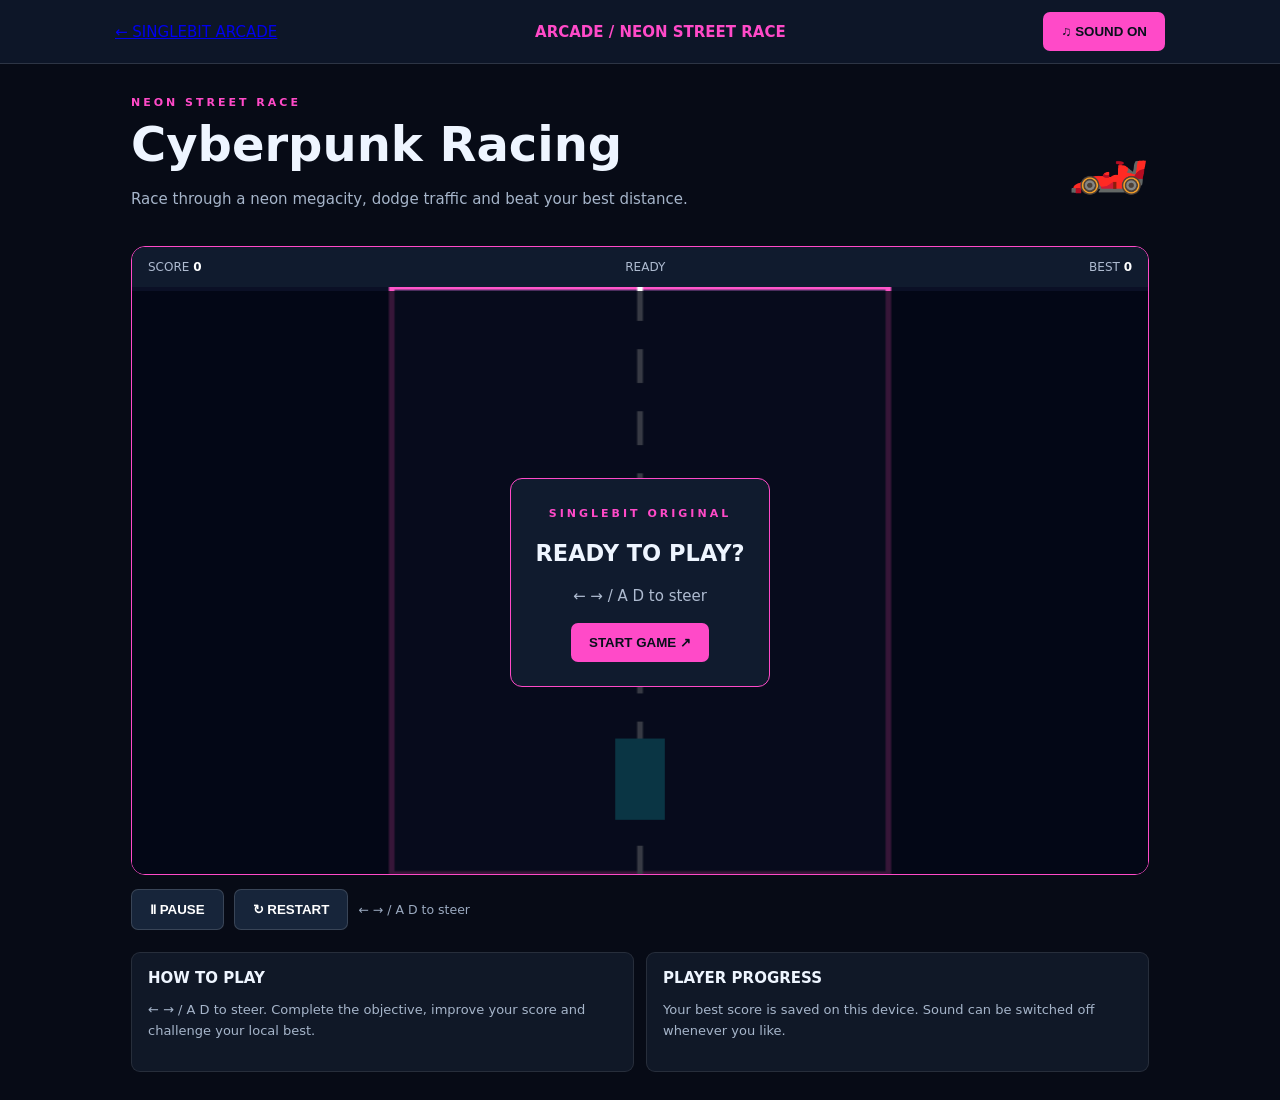
==== games/cyberpunk-racing/index.html @ 3b7371f6 "Add Cyberpunk Racing browser game page" ====
<!doctype html><html lang="en"><head><meta charset="utf-8"><meta name="viewport" content="width=device-width,initial-scale=1"><title>Cyberpunk Racing | SingleBIT Arcade</title><link rel="stylesheet" href="../game.css"></head><body data-game="cyberpunk-racing" style="--accent:#ff4ac8"><header class="top"><a href="../../index.html">← SINGLEBIT ARCADE</a><b>ARCADE / NEON STREET RACE</b><button id="sound">♫ SOUND ON</button></header><main class="wrap"><section class="head"><div><span class="tag">NEON STREET RACE</span><h1>Cyberpunk Racing</h1><p>Race through a neon megacity, dodge traffic and beat your best distance.</p></div><div style="font-size:65px">🏎️</div></section><section class="stage"><div class="hud"><span>SCORE <b id="score">0</b></span><span id="status">READY</span><span>BEST <b id="best">0</b></span></div><canvas width="900" height="520"></canvas><div class="overlay" id="overlay"><div class="panel"><span class="tag">SINGLEBIT ORIGINAL</span><h2 id="overlay-title">READY TO PLAY?</h2><p id="overlay-copy">← → / A D to steer</p><button id="start" class="btn">START GAME ↗</button></div></div></section><div class="actions"><button id="pause">Ⅱ PAUSE</button><button id="restart">↻ RESTART</button><small>← → / A D to steer</small></div><section class="help"><article><b>HOW TO PLAY</b><p>← → / A D to steer. Complete the objective, improve your score and challenge your local best.</p></article><article><b>PLAYER PROGRESS</b><p>Your best score is saved on this device. Sound can be switched off whenever you like.</p></article></section></main><script src="../arcade-universal.js"></script></body></html>
---- games/game.css ----
*{box-sizing:border-box}body{margin:0;background:#070b16;color:#eef5ff;font:15px system-ui,Arial}.top{height:64px;display:flex;align-items:center;justify-content:space-between;padding:0 max(16px,calc((100% - 1050px)/2));background:#0d1628;border-bottom:1px solid #ffffff22}.top b{color:var(--accent)}.wrap{max-width:1050px;margin:auto;padding:28px 16px}.head{display:flex;align-items:center;justify-content:space-between;gap:15px}.head h1{font-size:clamp(28px,5vw,48px);margin:6px 0}.head p{color:#a6b5ca;line-height:1.6}.tag{color:var(--accent);letter-spacing:3px;font-size:11px;font-weight:bold}.stage{position:relative;background:#030713;border:1px solid var(--accent);border-radius:14px;overflow:hidden;margin-top:20px}.hud{display:flex;justify-content:space-between;padding:13px 16px;background:#101b2e;color:#aebbd0;font-size:12px}.hud b{color:white}canvas{display:block;width:100%;height:auto;touch-action:none}.overlay{position:absolute;inset:44px 0 0;background:#020612c9;display:grid;place-items:center;text-align:center;padding:20px}.overlay.off{display:none}.panel{background:#101b2e;border:1px solid var(--accent);border-radius:12px;padding:24px;max-width:430px}.panel p{color:#aebbd0;line-height:1.6}.btn,button{border:0;border-radius:7px;background:var(--accent);color:#08101b;font-weight:800;padding:12px 18px;cursor:pointer}.actions{display:flex;gap:10px;align-items:center;flex-wrap:wrap;margin:14px 0}.actions button{background:#17253a;color:white;border:1px solid #ffffff25}.actions small{color:#9baac0}.help{display:grid;grid-template-columns:1fr 1fr;gap:12px;margin-top:22px}.help article{background:#101827;padding:16px;border:1px solid #ffffff18;border-radius:9px}.help p{color:#a6b5ca;line-height:1.6;font-size:13px}@media(max-width:650px){.help{grid-template-columns:1fr}.head{align-items:flex-start}.top{font-size:12px}}
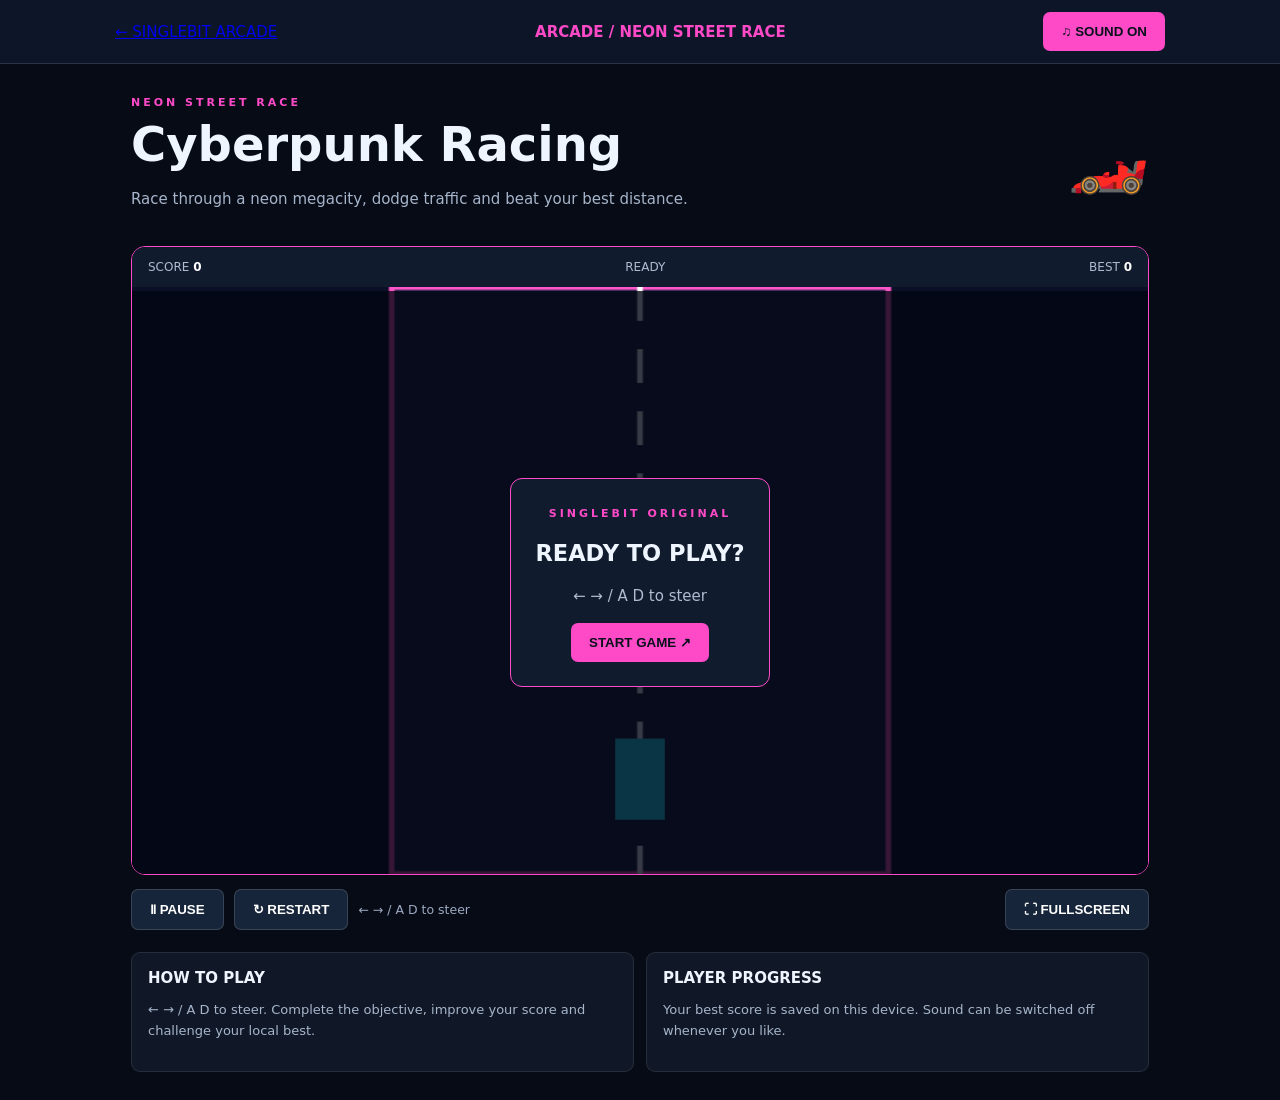
==== commit 27a6abd4: "Add shared fullscreen control to game page" ====
--- a/games/cyberpunk-racing/index.html
+++ b/games/cyberpunk-racing/index.html
@@ -1 +1 @@
-<!doctype html><html lang="en"><head><meta charset="utf-8"><meta name="viewport" content="width=device-width,initial-scale=1"><title>Cyberpunk Racing | SingleBIT Arcade</title><link rel="stylesheet" href="../game.css"></head><body data-game="cyberpunk-racing" style="--accent:#ff4ac8"><header class="top"><a href="../../index.html">← SINGLEBIT ARCADE</a><b>ARCADE / NEON STREET RACE</b><button id="sound">♫ SOUND ON</button></header><main class="wrap"><section class="head"><div><span class="tag">NEON STREET RACE</span><h1>Cyberpunk Racing</h1><p>Race through a neon megacity, dodge traffic and beat your best distance.</p></div><div style="font-size:65px">🏎️</div></section><section class="stage"><div class="hud"><span>SCORE <b id="score">0</b></span><span id="status">READY</span><span>BEST <b id="best">0</b></span></div><canvas width="900" height="520"></canvas><div class="overlay" id="overlay"><div class="panel"><span class="tag">SINGLEBIT ORIGINAL</span><h2 id="overlay-title">READY TO PLAY?</h2><p id="overlay-copy">← → / A D to steer</p><button id="start" class="btn">START GAME ↗</button></div></div></section><div class="actions"><button id="pause">Ⅱ PAUSE</button><button id="restart">↻ RESTART</button><small>← → / A D to steer</small></div><section class="help"><article><b>HOW TO PLAY</b><p>← → / A D to steer. Complete the objective, improve your score and challenge your local best.</p></article><article><b>PLAYER PROGRESS</b><p>Your best score is saved on this device. Sound can be switched off whenever you like.</p></article></section></main><script src="../arcade-universal.js"></script></body></html>+<!doctype html><html lang="en"><head><meta charset="utf-8"><meta name="viewport" content="width=device-width,initial-scale=1"><title>Cyberpunk Racing | SingleBIT Arcade</title><link rel="stylesheet" href="../game.css"></head><body data-game="cyberpunk-racing" style="--accent:#ff4ac8"><header class="top"><a href="../../index.html">← SINGLEBIT ARCADE</a><b>ARCADE / NEON STREET RACE</b><button id="sound">♫ SOUND ON</button></header><main class="wrap"><section class="head"><div><span class="tag">NEON STREET RACE</span><h1>Cyberpunk Racing</h1><p>Race through a neon megacity, dodge traffic and beat your best distance.</p></div><div style="font-size:65px">🏎️</div></section><section class="stage"><div class="hud"><span>SCORE <b id="score">0</b></span><span id="status">READY</span><span>BEST <b id="best">0</b></span></div><canvas width="900" height="520"></canvas><div class="overlay" id="overlay"><div class="panel"><span class="tag">SINGLEBIT ORIGINAL</span><h2 id="overlay-title">READY TO PLAY?</h2><p id="overlay-copy">← → / A D to steer</p><button id="start" class="btn">START GAME ↗</button></div></div></section><div class="actions"><button id="pause">Ⅱ PAUSE</button><button id="restart">↻ RESTART</button><small>← → / A D to steer</small></div><section class="help"><article><b>HOW TO PLAY</b><p>← → / A D to steer. Complete the objective, improve your score and challenge your local best.</p></article><article><b>PLAYER PROGRESS</b><p>Your best score is saved on this device. Sound can be switched off whenever you like.</p></article></section></main><script src="../arcade-universal.js"></script><script src="../fullscreen.js"></script></body></html>
--- a/games/game.css
+++ b/games/game.css
@@ -1 +1,3 @@
-*{box-sizing:border-box}body{margin:0;background:#070b16;color:#eef5ff;font:15px system-ui,Arial}.top{height:64px;display:flex;align-items:center;justify-content:space-between;padding:0 max(16px,calc((100% - 1050px)/2));background:#0d1628;border-bottom:1px solid #ffffff22}.top b{color:var(--accent)}.wrap{max-width:1050px;margin:auto;padding:28px 16px}.head{display:flex;align-items:center;justify-content:space-between;gap:15px}.head h1{font-size:clamp(28px,5vw,48px);margin:6px 0}.head p{color:#a6b5ca;line-height:1.6}.tag{color:var(--accent);letter-spacing:3px;font-size:11px;font-weight:bold}.stage{position:relative;background:#030713;border:1px solid var(--accent);border-radius:14px;overflow:hidden;margin-top:20px}.hud{display:flex;justify-content:space-between;padding:13px 16px;background:#101b2e;color:#aebbd0;font-size:12px}.hud b{color:white}canvas{display:block;width:100%;height:auto;touch-action:none}.overlay{position:absolute;inset:44px 0 0;background:#020612c9;display:grid;place-items:center;text-align:center;padding:20px}.overlay.off{display:none}.panel{background:#101b2e;border:1px solid var(--accent);border-radius:12px;padding:24px;max-width:430px}.panel p{color:#aebbd0;line-height:1.6}.btn,button{border:0;border-radius:7px;background:var(--accent);color:#08101b;font-weight:800;padding:12px 18px;cursor:pointer}.actions{display:flex;gap:10px;align-items:center;flex-wrap:wrap;margin:14px 0}.actions button{background:#17253a;color:white;border:1px solid #ffffff25}.actions small{color:#9baac0}.help{display:grid;grid-template-columns:1fr 1fr;gap:12px;margin-top:22px}.help article{background:#101827;padding:16px;border:1px solid #ffffff18;border-radius:9px}.help p{color:#a6b5ca;line-height:1.6;font-size:13px}@media(max-width:650px){.help{grid-template-columns:1fr}.head{align-items:flex-start}.top{font-size:12px}}+*{box-sizing:border-box}body{margin:0;background:#070b16;color:#eef5ff;font:15px system-ui,Arial}.top{height:64px;display:flex;align-items:center;justify-content:space-between;padding:0 max(16px,calc((100% - 1050px)/2));background:#0d1628;border-bottom:1px solid #ffffff22}.top b{color:var(--accent)}.wrap{max-width:1050px;margin:auto;padding:28px 16px}.head{display:flex;align-items:center;justify-content:space-between;gap:15px}.head h1{font-size:clamp(28px,5vw,48px);margin:6px 0}.head p{color:#a6b5ca;line-height:1.6}.tag{color:var(--accent);letter-spacing:3px;font-size:11px;font-weight:bold}.stage{position:relative;background:#030713;border:1px solid var(--accent);border-radius:14px;overflow:hidden;margin-top:20px}.hud{display:flex;justify-content:space-between;padding:13px 16px;background:#101b2e;color:#aebbd0;font-size:12px}.hud b{color:white}canvas{display:block;width:100%;height:auto;touch-action:none}.overlay{position:absolute;inset:44px 0 0;background:#020612c9;display:grid;place-items:center;text-align:center;padding:20px}.overlay.off{display:none}.panel{background:#101b2e;border:1px solid var(--accent);border-radius:12px;padding:24px;max-width:430px}.panel p{color:#aebbd0;line-height:1.6}.btn,button{border:0;border-radius:7px;background:var(--accent);color:#08101b;font-weight:800;padding:12px 18px;cursor:pointer}.actions{display:flex;gap:10px;align-items:center;flex-wrap:wrap;margin:14px 0}.actions button{background:#17253a;color:white;border:1px solid #ffffff25}.actions small{color:#9baac0}.help{display:grid;grid-template-columns:1fr 1fr;gap:12px;margin-top:22px}.help article{background:#101827;padding:16px;border:1px solid #ffffff18;border-radius:9px}.help p{color:#a6b5ca;line-height:1.6;font-size:13px}@media(max-width:650px){.help{grid-template-columns:1fr}.head{align-items:flex-start}.top{font-size:12px}}
+/* Shared fullscreen presentation */
+.tool-btn#fullscreen{margin-left:auto}.stage:fullscreen,.shell:fullscreen,#gameShell:fullscreen{width:100vw;height:100vh;max-width:none;margin:0;border-radius:0;display:flex;flex-direction:column;justify-content:center;background:#050814}.stage:fullscreen canvas,.shell:fullscreen canvas,#gameShell:fullscreen canvas{max-height:calc(100vh - 120px);width:auto;max-width:100%;margin:auto;object-fit:contain}.stage:fullscreen .overlay{inset:44px 0 0}
